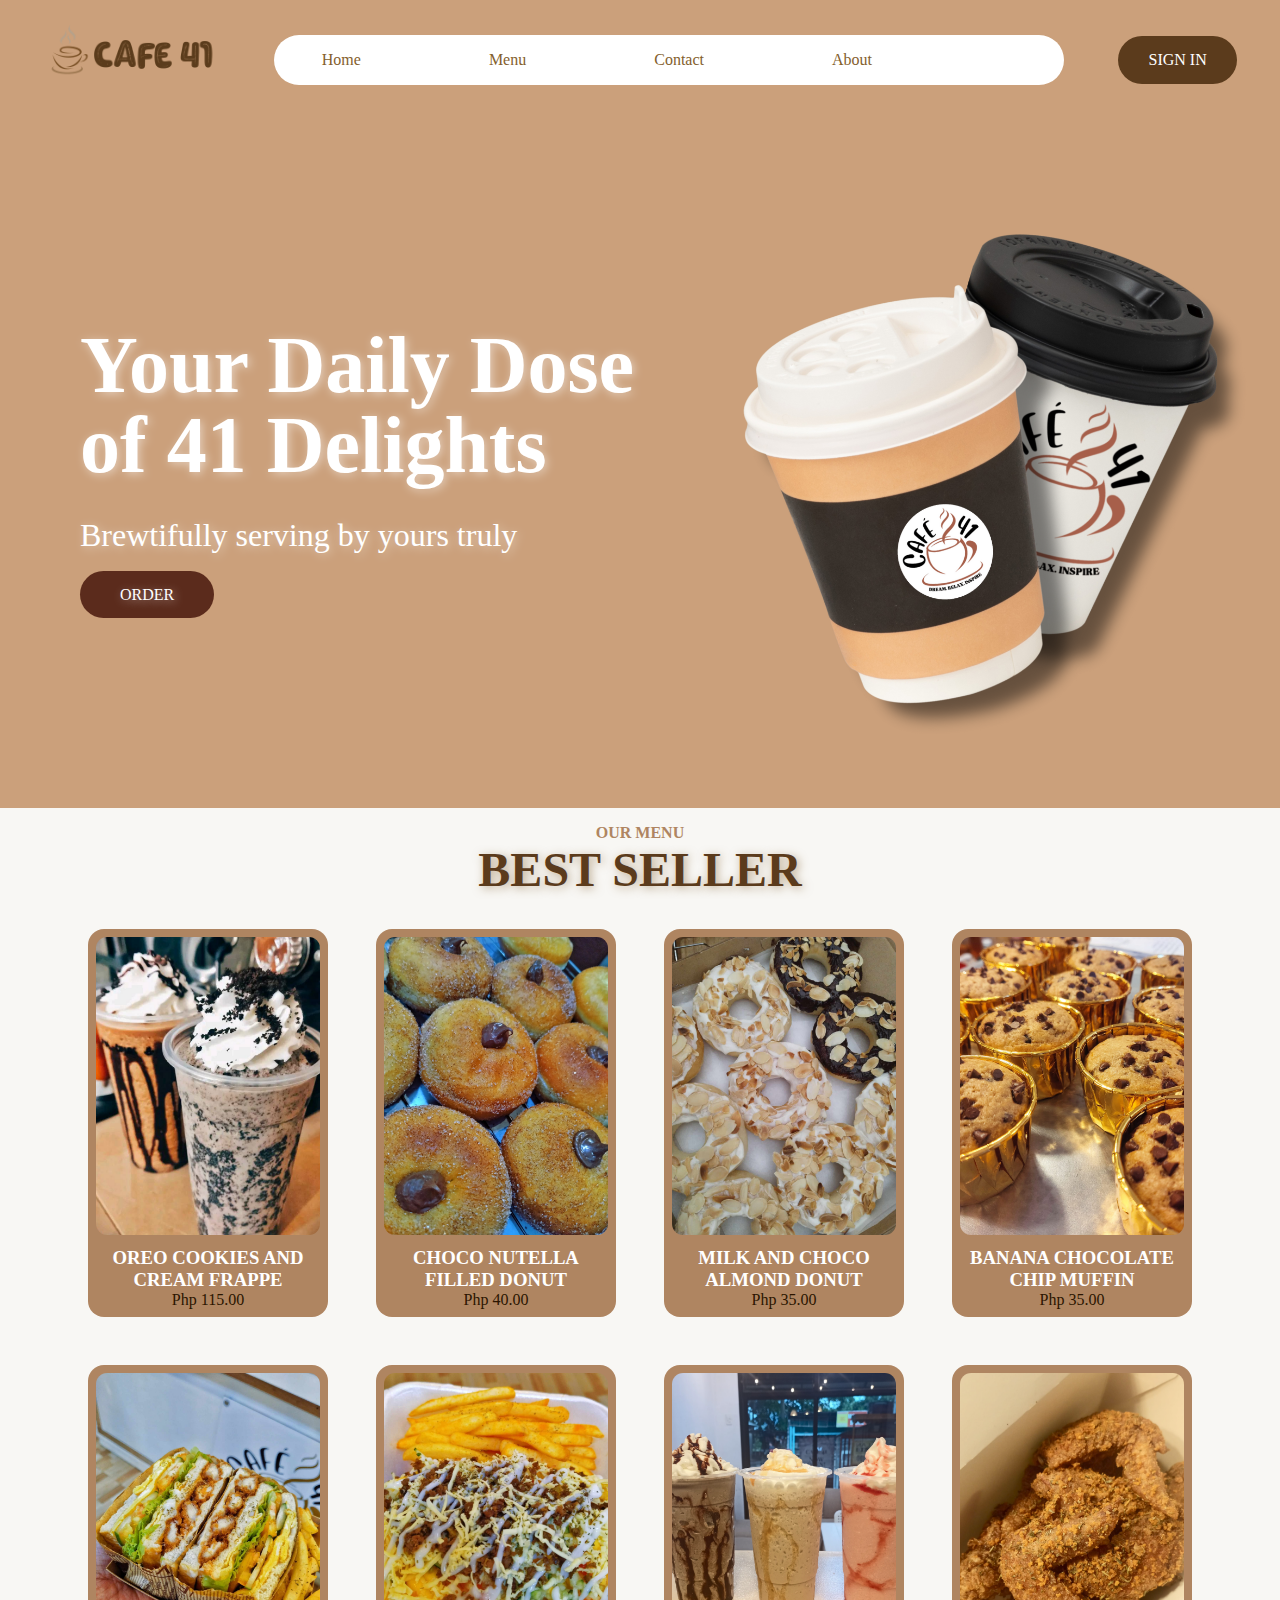
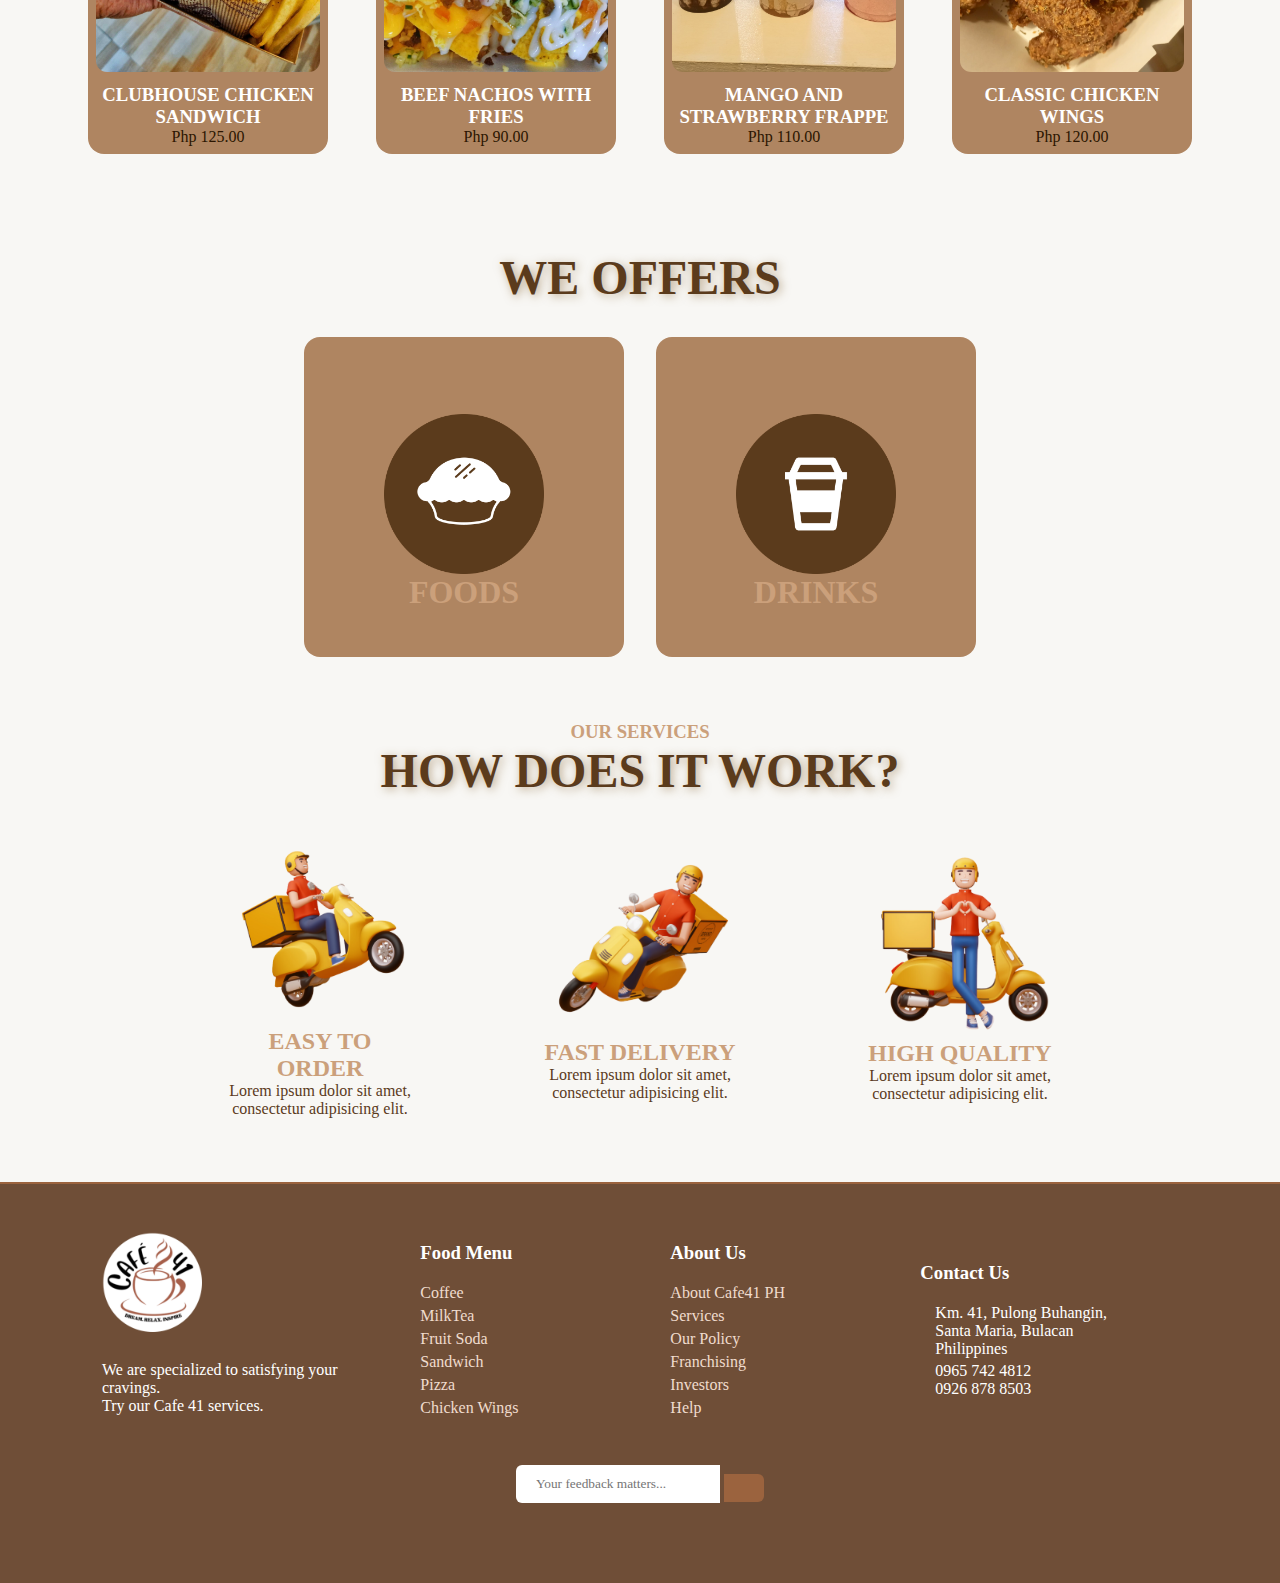
==== index.html @ 8d8f1c16 "Your commit message" ====
<!DOCTYPE html>
<html lang="en">
<head>
    <meta charset="UTF-8">
    <meta name="viewport" content="width=device-width, initial-scale=1.0">
    <title>CAFE41</title>
    <link rel="stylesheet" href="nav.css">
    <link rel="stylesheet" href="first.css">
    <link rel="stylesheet" href="second.css">
    <link rel="stylesheet" href="third.css">
    <link rel="stylesheet" href="fourth.css">
    <link rel="stylesheet" href="footer.css">
    <link rel="stylesheet" href="https://cdnjs.cloudflare.com/ajax/libs/font-awesome/6.5.2/css/all.min.css" integrity="sha384-PPIZEGYM1v8zp5Py7UjFb79S58UeqCL9pYVnVPURKEqvioPROaVAJKKLzvH2rDnI" crossorigin="anonymous" referrerpolicy="no-referrer">
    <meta charset="UTF-8">
    
</head>
<body>
  <header>

    <div class="navbar">
      <img src="images/main-logo.png" class="main-logo">
     
       <div class="links">
         <a href="index.html">Home</a>
         <a href="#menu">Menu <i class="ri-arrow-drop-down-fill"></i></a>
         <a href="#contacts">Contact</a>
         <a href="#useful-links">About</a>
         <i class="fas fa-user"></i>
     
       </div>
     
       <a href="" class="sign-in">SIGN IN</a>
     
     </div>
     
</header>     

<div class="first-layer">
  <div class="tagline">
    <h1>
      Your Daily Dose of 41 Delights
    </h1>
    <p>
      Brewtifully serving by yours truly
    </p>
    <div class="button">
      <a href="">ORDER </a>
    </div>
  </div>
  <img src="images/1.png" class="cafe-tag">

</div>

<div class="best-seller">
  <h3 class="best-menu">OUR MENU</h3>
<h1 class="best"> BEST SELLER</h1>
 <div class="card">
  <div class="cardimage">
    <img src="images/Best seller/one.png" alt="">
    <h3>OREO COOKIES AND CREAM FRAPPE</h3>
      <p>
        Php 115.00  
      </p>
  </div>

  <div class="cardimage">
    <img src="images/Best seller/two.png"  alt="">
    <h3>CHOCO NUTELLA FILLED DONUT</h3>
    <p>
      Php 40.00  
    </p>
  </div>

  <div class="cardimage">
    <img src="images/Best seller/three.png" alt="">
    <h3>MILK AND CHOCO ALMOND DONUT</h3>
    <p>
      Php 35.00  
    </p>
  </div>

  <div class="cardimage">
    <img src="images/Best seller/four.png" alt="">
    <h3>BANANA CHOCOLATE CHIP MUFFIN</h3>
    <p>
      Php 35.00  
    </p>
  </div>

  <div class="cardimage">
    <img src="images/Best seller/five.png" alt="">
    <h3>CLUBHOUSE CHICKEN SANDWICH</h3>
      <p>
        Php 125.00  
      </p>
  </div>

  <div class="cardimage">
    <img src="images/Best seller/six.png" alt="">
    <h3>BEEF NACHOS WITH FRIES</h3>
    <p>
       Php 90.00  
    </p>
  </div>

  <div class="cardimage">
    <img src="images/Best seller/seven.png" alt="">
    <h3>MANGO AND STRAWBERRY FRAPPE</h3>
    <p>
      Php 110.00  
    </p>
  </div>

  <div class="cardimage">
    <img src="images/Best seller/eight.png" alt="">
    <h3>CLASSIC CHICKEN WINGS</h3>
    <p>
      Php 120.00  
    </p>
  </div>
</div>
</div>

<div class="fullmenu" id="menu">
  <h1 class="menu">WE OFFERS</h1>
  <div class="container">
    <div class="box">
        <img src="/images/Best seller/food.png" alt="">
      <h1 class="label">FOODS</h1>
        <div class="hovereffect">
      <a href="menu.html" class="btn">EXPLORE NOW</a>
        </div>
      </div>
      
      
      <div class="box">
        <img src="images/Best seller/drinks.png" alt="">
        <h1 class="label">DRINKS</h1>
          <div class="hovereffect">
        <a href="menu.html" class="btn">EXPLORE NOW</a>
          </div>
        </div>
  </div>
</div>

<div class="services" id="service">
  <h3 class="service-sub">OUR SERVICES</h3>
  <h1 class="service-title">HOW DOES IT WORK?</h1>
  <div class="services-card">
    <div class="service-box">
      <img src="images/services/easytoorder 1.png" alt="">
      <h2>EASY TO ORDER</h2>
      <p class="parag">
        Lorem ipsum dolor sit amet, consectetur adipisicing elit. 
      </p>
    </div>

    <div class="service-box">
      <img src="images/services/fastdelivery 1.png" alt="">
      <h2>FAST DELIVERY</h2>
      <p class="parag">
        Lorem ipsum dolor sit amet, consectetur adipisicing elit. 
      </p>
    </div>

    <div class="service-box">
      <img src="images/services/bestquality 1.png" alt="">
      <h2>HIGH QUALITY</h2>
      <p class="parag">
        Lorem ipsum dolor sit amet, consectetur adipisicing elit. 
      </p>
    </div>
  </div>
  
</div>

<footer>
  <div class="container-footer">
      <div class="row">
            <div class="col" id="company">
                <img src="/images/logo.png" alt="" class="logo">
                <p>
                  We are specialized to satisfying your cravings.
                  <br>Try our Cafe 41 services. <br></p>
                <div class="social">
                  <a href="https://www.facebook.com/cafe41ph"><i class="fa-brands fa-facebook"></i></a>
                  <a href="https://www.instagram.com/cafe41ph/?hl=en"><i class="fa-brands fa-instagram"></i></a>
                </div>
            </div>


            <div class="col" id="services">
               <h3>Food Menu</h3>
               <div class="links-footer">
                  <a class="footer-content" href="#">Coffee</a>
                  <a class="footer-content" href="#">MilkTea</a>
                  <a class="footer-content" href="#">Fruit Soda</a>
                  <a class="footer-content" href="#">Sandwich</a>
                  <a class="footer-content" href="#">Pizza</a>
                  <a class="footer-content" href="#">Chicken Wings</a>

               </div>
            </div>

            <div class="col" id="useful-links">
               <h3>About Us</h3>
               <div class="links-footer">
                  <a class="footer-content" href="#">About Cafe41 PH</a>
                  <a class="footer-content" href="#service">Services</a>
                  <a class="footer-content" href="#">Our Policy</a>
                  <a class="footer-content" href="#">Franchising</a>
                  <a class="footer-content" href="#">Investors</a>
                  <a class="footer-content" href="#">Help</a>
               </div>
            </div>

            <div class="col" id="contacts">
                <h3>Contact Us</h3>
                <div class="contact-details">
                  <i class="fa-solid fa-location-crosshairs"></i>
                   <p>Km. 41, Pulong Buhangin, <br> Santa Maria, Bulacan
                  <br>Philippines</p>
                </div>
                <div class="contact-details">
                   <i class="fa fa-phone"></i>
                   <p>0965 742 4812 <br>0926 878 8503</p>

                </div>
            </div>
      </div>

      <div class="row">
            <div class="form">
              <form action="">
                  <input type="text" placeholder="Your feedback matters...">
                  <button><i class="fa-solid fa-paper-plane"></i></button>
              </form>
            </div>
      </div>

  </div>
</footer>

</body>
</html>
---- nav.css ----
*{
    margin: 0;
    padding: 0;
    box-sizing: border-box;
}

@font-face {
    font-family: Sunny;
    src: url(fonts/Sunny\ Spells\ Basic.ttf);
}

.main-logo
{
    width: 11em;
}

.navbar {
    display: flex;
    align-items: center;
    justify-content: space-around;
    overflow: hidden;
    background-color: #CBA07B;
    padding: 1em;
    text-align: center; 
}

.fa-user, .arrow{
    color: rgb(132, 96, 45) ;
  width: 1em;
  height: 1em;
}

.links{
  display: flex;
  gap: 8em;
  background-color: #fff;
  width: fit-content;
  padding: 1em 3em;
  border-radius: 2em;
  align-items: center;

}

.links a{
  text-decoration: none;
  font-family: Poppins;
  color: rgb(132, 96, 45) ;
}

.dish-icon{
  width: 5em;
}

.sign-in{
  font-family: Poppins;
  text-decoration: none;
  background:  #5B3B1C;
  color: white;
  padding: 15px 30px;
  border-radius: 100em;
  flex-wrap: wrap;
}
---- first.css ----
.first-layer{
    overflow: hidden;
    display: flex;
    justify-content: space-around;
    align-items: center;
    background-color: #CBA07B;
    background-position: center;
    padding: 4em 0em;
}

.tagline{
    font-family: Poppins;
    color: white;
    margin-left: 5em;
    display: flex;
    text-shadow: 2px 2px 10px rgba(255, 255, 255, 0.5);
    flex-direction: column;
    justify-content: center;
    align-items: start;
}
.tagline h1{
    font-size: 5em;
    line-height: 1em;
    max-width: 10em;
}

.tagline p{
    font-size: 2em;
    margin-top: 1em;
    margin-bottom: 1em;
}

.cafe-tag{
    width: 35em;
}

.button a{  
    background-color: #5B2B1C;
    border-radius: 109em;
    text-decoration: none;
    font-family: Poppins;
    padding: 15px 40px;
    color: white;
    text-decoration: none;
}

.carousel{
    height: 100em;
    background-color: #b4b4b4;
    z-index: 9999;
}

/*Tablet*/
@media (width < 1024px) {
    .cafe-tag{
        width: 25em;
    }

    .tagline h1{
        font-size: 3em;
        line-height: 1em;
        max-width: 10em;
    }

    .tagline p{
        font-size: 1em;
        margin-top: 1em;
        margin-bottom: 1em;
    }

    .button a{  
        font-size: .6em;
        padding: 15px 30px;
    }

   
}

/*Cellphone*/
@media (width < 599px) {
    .cafe-tag{
        width: 10em;
    }

    .tagline h1{
        font-size: 2em;
        line-height: 1.1em;
        max-width: 10em;
    }

    .tagline p{
        font-size: .5em;
        margin-top: 1em;
        margin-bottom: 1em;
    }

    .button a{  
        font-size: .47em;
        padding: 5px 14px;
    }
    }
---- second.css ----
.best-seller{
    background-color: #F8F7F4;
    display: flex;
    justify-content: center;
    flex-direction: column;
    align-items: center;
    padding-bottom: 4em;
}

.best-menu {
    margin-top: 1em;
    font-family: Poppins;
    font-size: 1em;
    color: #AF8561;
}

.best{
    font-family: Poppins ;
    color: #5B3B1C;
    text-align: center;
    font-size: 3em;
    text-shadow: 2px 2px 10px rgba(132, 96, 45, .5);
}

.card{
    margin-top: 2em;
    display: flex;
    flex-wrap: wrap;
    justify-content: center;
    align-items: center;
    gap: 3em;
    max-width: 80em;  
}

.cardimage{
    font-family: Poppins;
    text-align: center;
    justify-content: center;
    background-color: #AF8561;
    padding: .5em;
    border-radius: 1em;
    width: 15em;
    color: white;
}

.cardimage p{
    font-family: Poppins;
    color: #2b1500;
    
}

.cardimage img{
    width: 100%;
    height: auto;
    margin-bottom: .5em;
    border-radius: .7em;
}
---- third.css ----
.fullmenu {
    padding: 2em;
    background-color: #F8F7F4;
    font-family: Poppins;
    text-align: center;
    flex-direction: column;
    display: flex; 
    padding-bottom: 4em;
}

.menu{
    color: #5B3B1C;
    font-size: 3em;
    text-shadow: 2px 2px 10px rgba(132, 96, 45, .5);   
}



.label {
    color: #CBA07B;
}

.container{
    margin-top: 2em;
    display: flex;
    gap: 2em;
    align-items: center;
    justify-content: center;
    flex-wrap: wrap;
    }
    
 .con-image{
    width: 30em;
 }   
.box {
    border-radius: 1em;
    width: 20em;
    height: 20em;
    background-color: #AF8561;
    position: relative;
    overflow: hidden;
    display: flex;
    align-items: center;
    justify-content: center;
    flex-direction: column;
    padding-top: 2em;
}
    
.hovereffect {  
    position: absolute;
    width: 20em;
    height: 20em;
    color: #5B3B1C;
    color: #5B3B1C;
    background-color: #5B3B1C;
    opacity: 0;
    top: -100px;
    transition: top 0.5s, opacity 0.5s;
    display: flex;
    align-items: center;
    justify-content: center;
    }
    
.box:hover .hovereffect {
    opacity: 1;
    top: 0;
}

.btn {
  padding: 1em;
  background-color: white;
  text-align: none;
  border-radius: 3em;
  text-decoration: none;
  font-family: Poppins;
  color: #5B3B1C;
}

.box img {
  width: 50%;
  height: auto;
}
---- fourth.css ----
.services{
    background-color: #F8F7F4;
    flex-direction: column;
    display: flex;
    align-items: center;
    text-align: center;
    padding-bottom: 4em;
}



.service-sub{
    font-family: Poppins;
    color: #CBA07B;
}

.service-title{
    color: #5B3B1C;
    font-size: 3em;
    text-shadow: 2px 2px 10px rgba(132, 96, 45, .5);
    font-family: Poppins;
}

.services-card{
    margin-top: 2em;
    display: flex;
    flex-wrap: wrap;
    justify-content: center;
    align-items: center;
    gap: 8em;
    max-width: 80em;  
    font-family: Poppins;
    color: #CBA07B;
}

.parag{
    color: #5B3B1C;
}


.service-box{
    display: flex;
    width: 12em;
    flex-direction: column;
}
---- footer.css ----
footer{
    background-color: #6f4e37;
    position: relative;
    width: 100%;
    min-height: 350px;
    padding: 3rem 1rem;
    border-top: 2px solid rgb(155, 99, 62);
  }
  
  .container-footer {
   max-width: 1140px;
   margin: 0 auto;
   display: flex;
   justify-content: center;
   align-items: center;
   flex-direction: column;
  }
  
  .row{
   display: flex;
   justify-content: space-between;
   align-items: center;
  }
  
  .col{
   min-width: 250px;
   color:rgb(255, 255, 255);
   font-family: poppins;
   padding:0 2rem;
  }
  .col .logo{
   width: 100px;
   margin-bottom:25px;
  }
  .col h3{
   color:rgb(255, 255, 255);
   margin-bottom: 20px;
   position: relative;
   cursor: pointer;
  }


  .col h3::after, .footer-content::after{
   content: '';
   height:3px;
   width: 0px;
   background-color: rgb(255, 255, 255);
   position: absolute;
   bottom: 0;
   left:0;
   transition: 0.3s ease;
  
  }
  .col h3:hover::after{
   width:50px
  }



  .col .social a i{
   color:rgb(237, 199, 157);
   margin-top:1rem;
   margin-right: 10px;
   transition: 0.3s ease;
  }
  .col .social a i:hover{
   transform: scale(1.5);
   color:  rgb(255, 255, 255);
  }
  .footer-content{
   display: block;
   text-decoration: none;
   color:rgb(240, 220, 206);
   margin-bottom: 5px;
   position: relative;
   transition: 0.3s ease;
  }

.footer-content::before{
   content:'';
   height: 0;
   width:3px;
   position: absolute;
   bottom:5px;
   left:-10px;
   background-color: rgb(255, 255, 255);
   transition:opacity 0.5s ease, height .3s ease;
   opacity: 0;
  }
  .footer-content:hover::before{
   opacity: 1;
   height: 16px;
  }
  .col .links a:hover{
   transform: translateX(-8px);
   color:rgb(247, 183, 142);
  }
  .col .contact-details{
   display: inline-flex;
   justify-content: space-between;
  }
  .col .contact-details i{
   margin-right:15px;
   margin-top: 22px;
  }
  .row .form{
   display: flex;
   justify-content: center;
   align-items: center;
   padding:2rem 0;
  }
  .row .form input{
   background-color: rgb(255, 255, 255);
   border:0;
   outline:none;
   padding:11px 20px;
   border-radius: 6px;
   border-top-right-radius: 0;
   border-bottom-right-radius: 0;
   font-family: Poppins;
  }
  .form button{
   padding:14px 20px;
   border:0;
   border-radius: 6px;
   border-top-left-radius: 0;
   border-bottom-left-radius: 0;
   background-color: rgb(155, 99, 62);
  }
  
  @media (max-width: 768px) {
    .footer {
        background-color: #6f4e37;
        color: white;
        padding: 10px 0;
        position: fixed;
        bottom: 0;
        width: 100%;
        text-align: center;
      }

      .row{
        flex-direction: column;
      }

      .col{
        width: 100%;
        text-align: left;
        margin-bottom: 25px;
      }

      .form-popup{
        margin-top: 200px;
        width: 95%;
      }

      .form-box .form-details{
        display: none;
      } 

      .form-box .form-content{
        padding: 30px 20px;
      }
  }
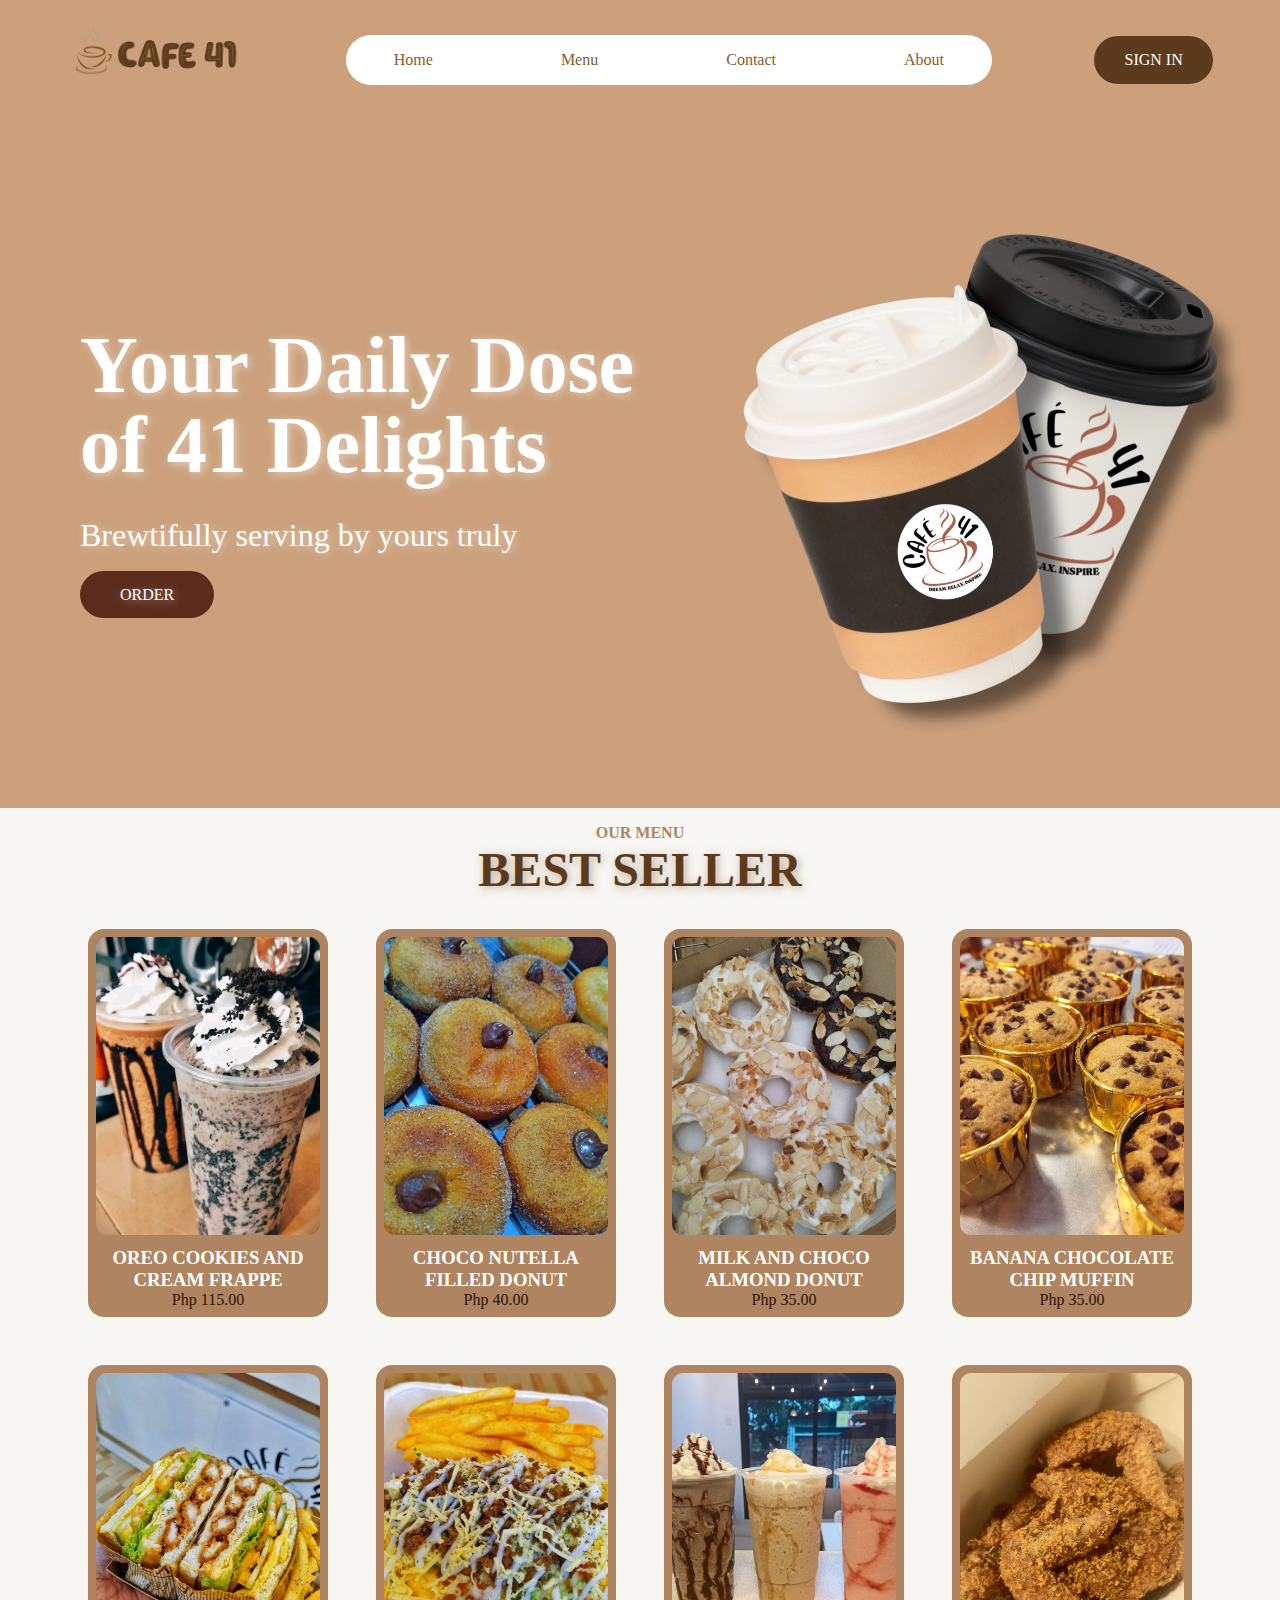
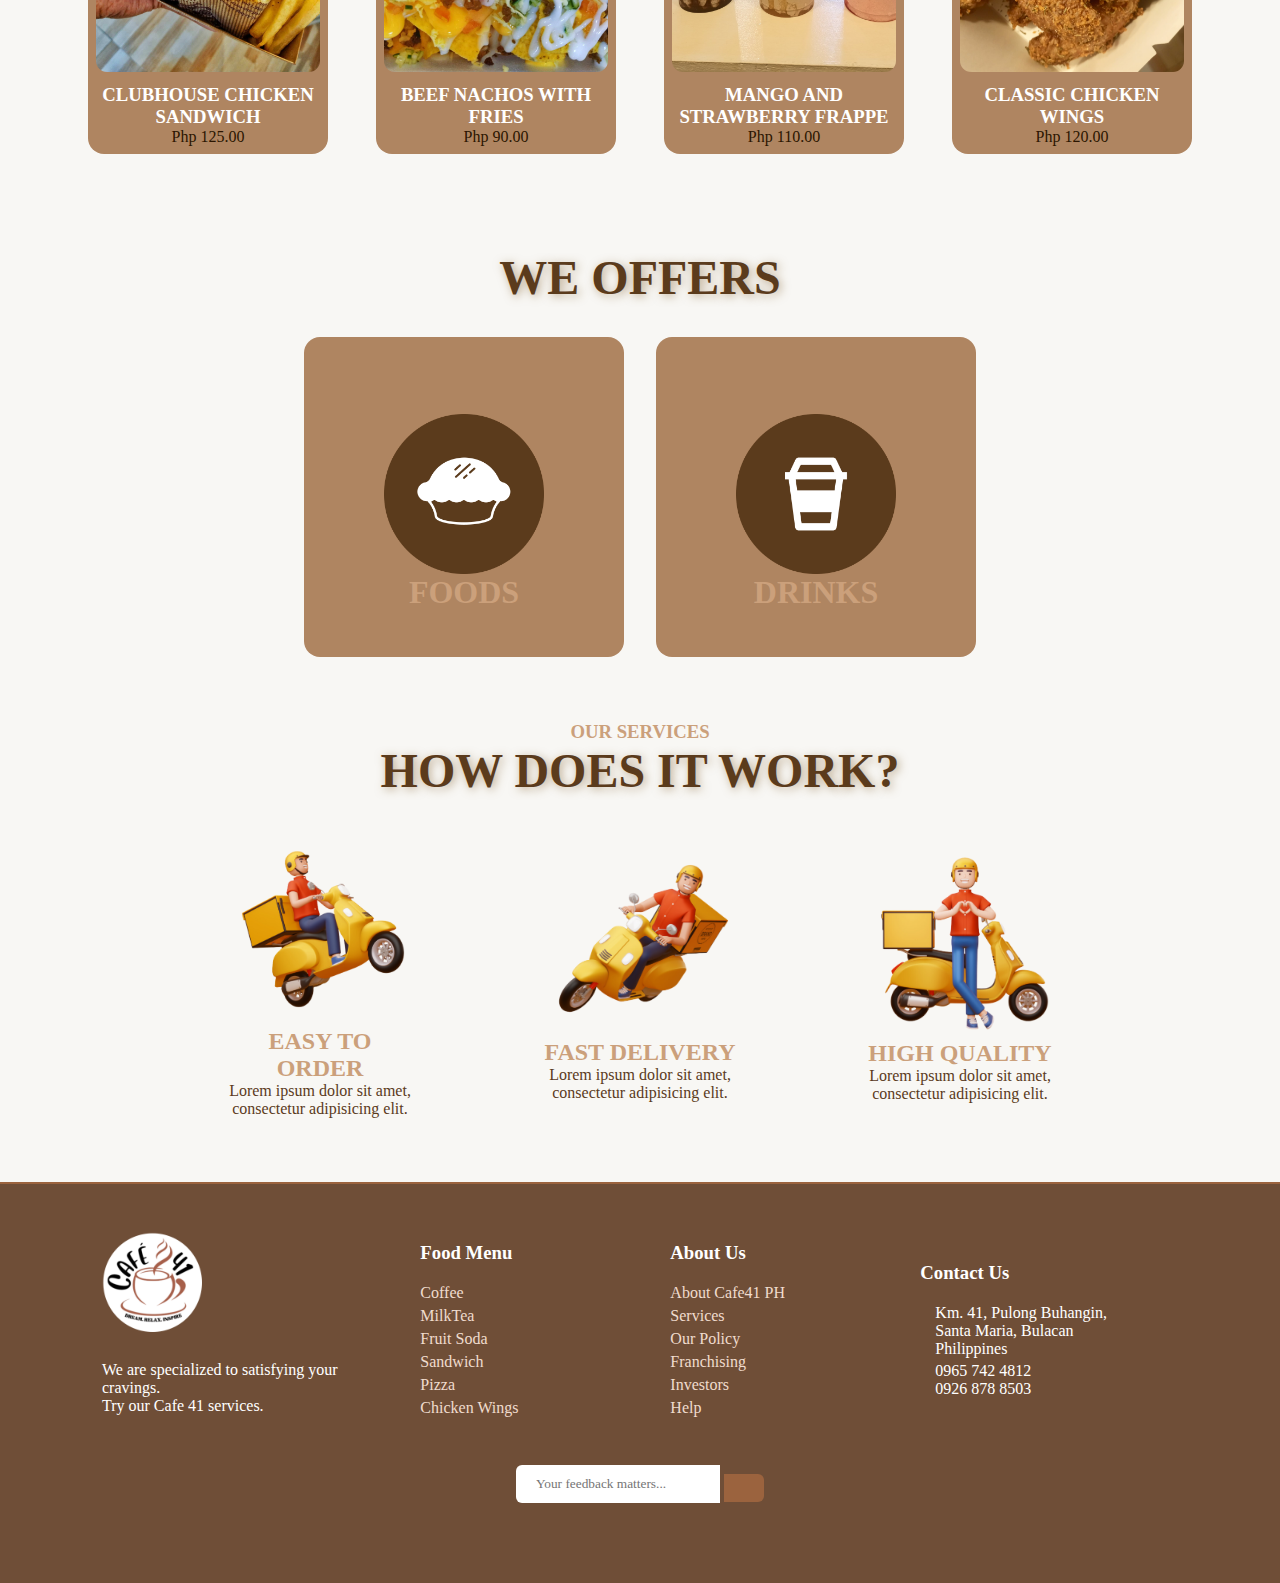
==== commit 7f66b6fb: "commit" ====
--- a/index.html
+++ b/index.html
@@ -25,7 +25,6 @@
          <a href="#menu">Menu <i class="ri-arrow-drop-down-fill"></i></a>
          <a href="#contacts">Contact</a>
          <a href="#useful-links">About</a>
-         <i class="fas fa-user"></i>
      
        </div>
      
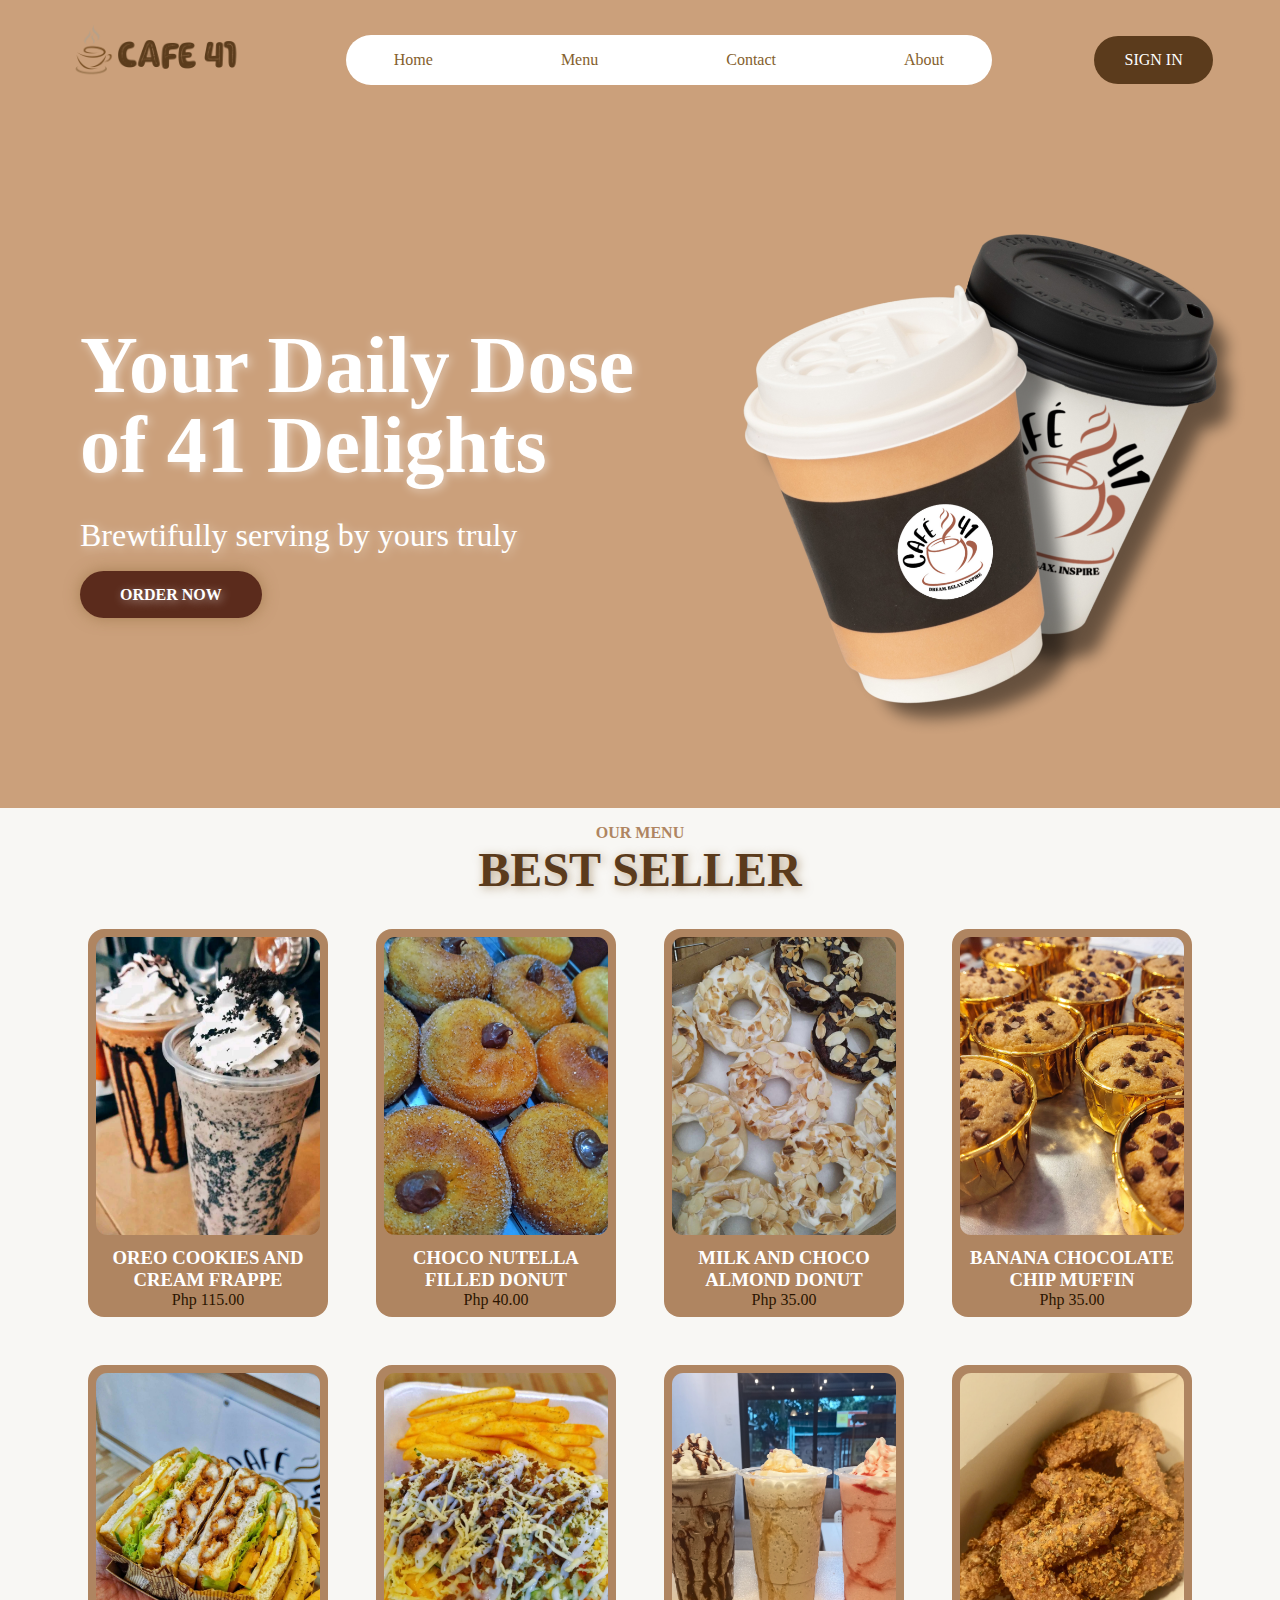
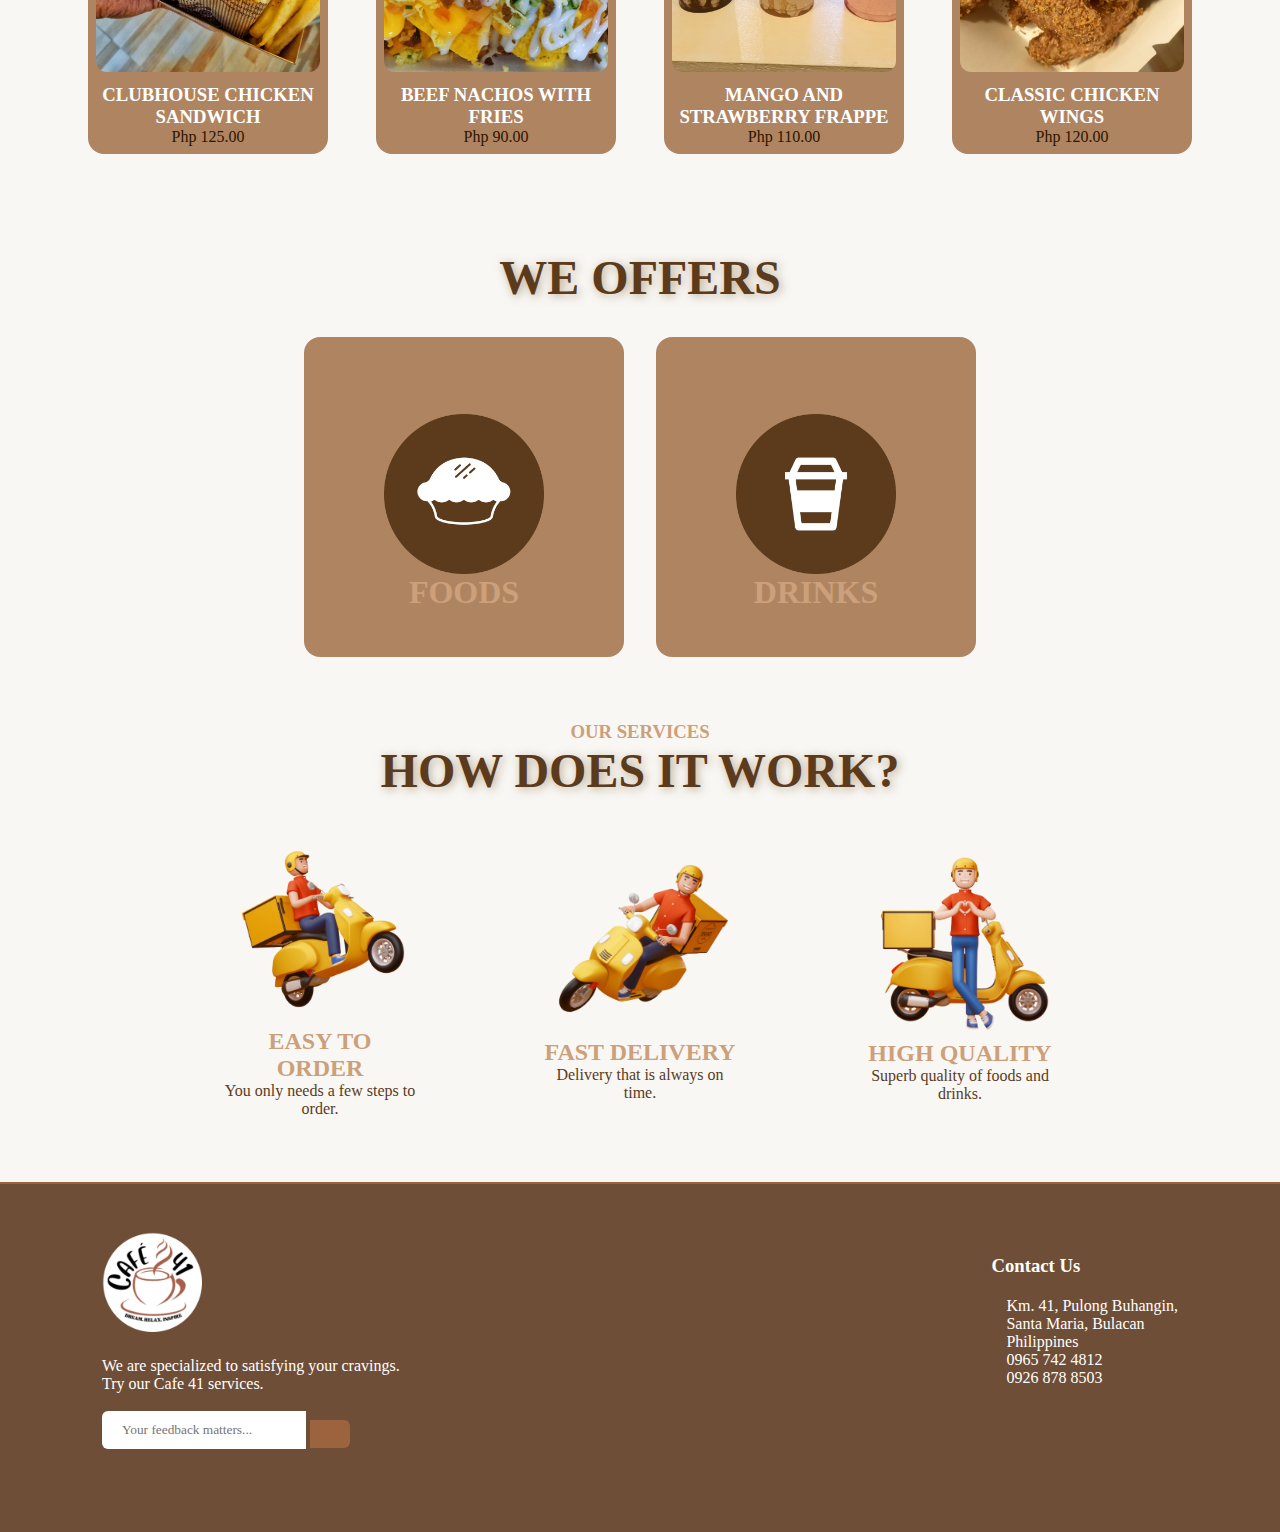
==== commit 8c773f43: "first commit" ====
--- a/index.html
+++ b/index.html
@@ -21,10 +21,10 @@
       <img src="images/main-logo.png" class="main-logo">
      
        <div class="links">
-         <a href="index.html">Home</a>
+         <a href="#home">Home</a>
          <a href="#menu">Menu <i class="ri-arrow-drop-down-fill"></i></a>
-         <a href="#contacts">Contact</a>
-         <a href="#useful-links">About</a>
+         <a href="#contact">Contact</a>
+         <a href="" id="useful-links">About</a>
      
        </div>
      
@@ -34,7 +34,7 @@
      
 </header>     
 
-<div class="first-layer">
+<div class="first-layer" id="home">
   <div class="tagline">
     <h1>
       Your Daily Dose of 41 Delights
@@ -43,7 +43,7 @@
       Brewtifully serving by yours truly
     </p>
     <div class="button">
-      <a href="">ORDER </a>
+      <a href="menu.html">ORDER NOW</a>
     </div>
   </div>
   <img src="images/1.png" class="cafe-tag">
@@ -150,7 +150,7 @@
       <img src="images/services/easytoorder 1.png" alt="">
       <h2>EASY TO ORDER</h2>
       <p class="parag">
-        Lorem ipsum dolor sit amet, consectetur adipisicing elit. 
+        You only needs a few steps to order. 
       </p>
     </div>
 
@@ -158,7 +158,7 @@
       <img src="images/services/fastdelivery 1.png" alt="">
       <h2>FAST DELIVERY</h2>
       <p class="parag">
-        Lorem ipsum dolor sit amet, consectetur adipisicing elit. 
+        Delivery that is always on time. 
       </p>
     </div>
 
@@ -166,11 +166,14 @@
       <img src="images/services/bestquality 1.png" alt="">
       <h2>HIGH QUALITY</h2>
       <p class="parag">
-        Lorem ipsum dolor sit amet, consectetur adipisicing elit. 
-      </p>
-    </div>
-  </div>
-  
+        Superb quality of foods and drinks. 
+      </p>
+    </div>
+  </div> 
+</div>
+
+<div class="about-us">
+
 </div>
 
 <footer>
@@ -187,33 +190,7 @@
                 </div>
             </div>
 
-
-            <div class="col" id="services">
-               <h3>Food Menu</h3>
-               <div class="links-footer">
-                  <a class="footer-content" href="#">Coffee</a>
-                  <a class="footer-content" href="#">MilkTea</a>
-                  <a class="footer-content" href="#">Fruit Soda</a>
-                  <a class="footer-content" href="#">Sandwich</a>
-                  <a class="footer-content" href="#">Pizza</a>
-                  <a class="footer-content" href="#">Chicken Wings</a>
-
-               </div>
-            </div>
-
-            <div class="col" id="useful-links">
-               <h3>About Us</h3>
-               <div class="links-footer">
-                  <a class="footer-content" href="#">About Cafe41 PH</a>
-                  <a class="footer-content" href="#service">Services</a>
-                  <a class="footer-content" href="#">Our Policy</a>
-                  <a class="footer-content" href="#">Franchising</a>
-                  <a class="footer-content" href="#">Investors</a>
-                  <a class="footer-content" href="#">Help</a>
-               </div>
-            </div>
-
-            <div class="col" id="contacts">
+            <div class="col" id="contact">
                 <h3>Contact Us</h3>
                 <div class="contact-details">
                   <i class="fa-solid fa-location-crosshairs"></i>
--- a/nav.css
+++ b/nav.css
@@ -38,13 +38,28 @@
   padding: 1em 3em;
   border-radius: 2em;
   align-items: center;
-
 }
 
 .links a{
   text-decoration: none;
   font-family: Poppins;
   color: rgb(132, 96, 45) ;
+  position: relative;
+}
+
+.links a::after{
+  content: "";
+  position: absolute;
+  background-color: #5B3B1C;
+  width: 0;
+  height: 2px;
+  bottom: 0;
+  left: 0;
+  transition: width .3s;
+}
+
+.links a:hover::after{ 
+  width: 100%;
 }
 
 .dish-icon{
--- a/first.css
+++ b/first.css
@@ -36,12 +36,22 @@
 
 .button a{  
     background-color: #5B2B1C;
+    box-shadow: 0 0 15px rgba(132, 96, 45, .5);
     border-radius: 109em;
     text-decoration: none;
     font-family: Poppins;
     padding: 15px 40px;
     color: white;
     text-decoration: none;
+    transition: box-shadow .3s;
+    font-weight: bold;
+}
+
+
+.button a:hover{
+    background-color: #CBA07B;
+    box-shadow: 0 0 10px rgb(255, 255, 255);
+    color: #5B2B1C;
 }
 
 .carousel{
@@ -79,7 +89,7 @@
 /*Cellphone*/
 @media (width < 599px) {
     .cafe-tag{
-        width: 10em;
+        width: 8em;
     }
 
     .tagline h1{
--- a/second.css
+++ b/second.css
@@ -41,8 +41,19 @@
     border-radius: 1em;
     width: 15em;
     color: white;
+    transition: background-color .3s, box-shadow .3s ease;
 }
 
+.cardimage:hover {
+    background-color: #f3e7d1;
+    box-shadow: 10px 10px 0px rgba(132, 96, 45, .5);
+    color: #5B3B1C;
+}
+
+.fa-solid:hover{
+    color: #AF8561;
+    text-shadow:  rgba(245, 242, 237, 0.5);
+}
 .cardimage p{
     font-family: Poppins;
     color: #2b1500;
@@ -54,4 +65,71 @@
     height: auto;
     margin-bottom: .5em;
     border-radius: .7em;
-}+}
+
+@media (width < 1024px) {
+    .cardimage{
+        border-radius: .8em;
+        width: 10em;
+    }
+
+    .cardimage h3{
+        font-size: 13px;
+    }
+
+    .cardimage p{
+        font-size: 8px;
+    }
+    
+    .best{
+        font-size: 2.5em;
+    }
+
+    .best-menu {
+        font-size: 1em;
+    }
+
+}
+
+@media (width < 599px) {
+    .best-seller {
+        padding-bottom: .5em;
+    }
+    .card{
+        gap: 1.3em;
+        margin-top: .8em;
+    }
+    
+    .cardimage{
+        border-radius: .1em;
+        width: 6em;
+        padding: .1em;
+    }
+
+    .cardimage h3{
+        font-size: 5px;
+    }
+
+    .cardimage p{
+        font-size: 3px;
+    }
+
+    .cardimage img{
+        margin-bottom: .2em;
+        border-radius: 2px;
+    }
+
+    .best{
+        font-size: 1em;
+    }
+
+    .best-menu {
+        font-size: .5em;
+    }
+
+    .cardimage:hover {
+        background-color: #f3e7d1;
+        box-shadow: 3px 3px 0px rgba(132, 96, 45, .5);
+    }
+
+}
--- a/third.css
+++ b/third.css
@@ -14,8 +14,6 @@
     text-shadow: 2px 2px 10px rgba(132, 96, 45, .5);   
 }
 
-
-
 .label {
     color: #CBA07B;
 }
@@ -31,7 +29,8 @@
     
  .con-image{
     width: 30em;
- }   
+ }  
+  
 .box {
     border-radius: 1em;
     width: 20em;
@@ -74,9 +73,86 @@
   text-decoration: none;
   font-family: Poppins;
   color: #5B3B1C;
+  font-weight: bold;
+}
+
+.btn:hover {
+    color: white;
+    box-shadow: 0 0 20px rgb(255, 255, 255);
+    background-color: #5B3B1C;
 }
 
 .box img {
   width: 50%;
   height: auto;
+}
+
+@media (width < 1024px) {
+    .box {
+        border-radius: 1em;
+        width: 15em;
+        height: 15em;
+    }
+
+    .box img {
+        width: 40%;
+        height: auto;
+    }
+
+    .label {
+        font-size: 2em;
+    }
+
+    .menu{
+        font-size: 2.5em;
+    }
+
+    .btn {
+        padding: 1em;
+        font-size: 15px;
+    }
+
+    .hovereffect {  
+        width: 15em;
+        height: 15em;
+    }
+}
+
+@media (width < 599px) {
+    .fullmenu{
+        padding-bottom: 1.5em;
+    }
+    .box {
+        border-radius: .5em;
+        width: 9em;
+        height: 9em;
+    }
+
+    .box img {
+        width:35%;
+        height: auto;
+    }
+
+    .label {
+        font-size: 1em;
+    }
+
+    .menu{
+        font-size: 1em;
+    }
+
+    .container {
+        margin-top: 1em;
+    }
+
+    .btn {
+        padding: .8em;
+        font-size: 8px;
+        font-weight: 5px;
+    }
+
+    .hovereffect {  
+        width: 9.5em;
+        height: 9.5em;
+    }
 }--- a/fourth.css
+++ b/fourth.css
@@ -6,8 +6,6 @@
     text-align: center;
     padding-bottom: 4em;
 }
-
-
 
 .service-sub{
     font-family: Poppins;
@@ -28,7 +26,7 @@
     justify-content: center;
     align-items: center;
     gap: 8em;
-    max-width: 80em;  
+    max-width: 70em;  
     font-family: Poppins;
     color: #CBA07B;
 }
@@ -37,9 +35,55 @@
     color: #5B3B1C;
 }
 
-
 .service-box{
     display: flex;
     width: 12em;
     flex-direction: column;
+    justify-content: center;
+}
+
+@media (width < 1024px) {
+    .service-box{
+        width: 9em;
+        font-size: 1em;
+    }
+
+    .service-title{
+        font-size: 2em;
+    }
+
+    .service-sub{
+        font-size: 1em;
+    }
+
+    .parag{
+        font-size: 15px;
+    }
+    .services-card{
+        gap: 5em;
+    }
+}
+
+@media (width < 599px) {
+    .service-box{
+        width: 9em;
+        font-size: .5em;
+    }
+
+    .service-title{
+        font-size: 1em;
+    }
+
+    .service-sub{
+        font-size: .5em;
+    }
+
+    .parag{
+        font-size: 9px;
+    }
+
+    .services-card{
+        margin-top: 1em;
+    }
+    
 }--- a/footer.css
+++ b/footer.css
@@ -11,7 +11,7 @@
    max-width: 1140px;
    margin: 0 auto;
    display: flex;
-   justify-content: center;
+   justify-content: space-between;
    align-items: center;
    flex-direction: column;
   }
@@ -20,14 +20,18 @@
    display: flex;
    justify-content: space-between;
    align-items: center;
-  }
+   width: 100%;
+  }  
   
   .col{
    min-width: 250px;
    color:rgb(255, 255, 255);
    font-family: poppins;
    padding:0 2rem;
+   flex-direction: column;
+   display: flex;
   }
+
   .col .logo{
    width: 100px;
    margin-bottom:25px;
@@ -54,8 +58,6 @@
   .col h3:hover::after{
    width:50px
   }
-
-
 
   .col .social a i{
    color:rgb(237, 199, 157);
@@ -97,7 +99,7 @@
   }
   .col .contact-details{
    display: inline-flex;
-   justify-content: space-between;
+   justify-content: flex-start;
   }
   .col .contact-details i{
    margin-right:15px;
@@ -107,7 +109,8 @@
    display: flex;
    justify-content: center;
    align-items: center;
-   padding:2rem 0;
+   padding:2 em 0;
+   margin-left: 2em;
   }
   .row .form input{
    background-color: rgb(255, 255, 255);
@@ -118,6 +121,7 @@
    border-top-right-radius: 0;
    border-bottom-right-radius: 0;
    font-family: Poppins;
+   
   }
   .form button{
    padding:14px 20px;
@@ -128,15 +132,10 @@
    background-color: rgb(155, 99, 62);
   }
   
-  @media (max-width: 768px) {
+  @media (width < 1024px) {
     .footer {
-        background-color: #6f4e37;
-        color: white;
         padding: 10px 0;
         position: fixed;
-        bottom: 0;
-        width: 100%;
-        text-align: center;
       }
 
       .row{
@@ -161,4 +160,26 @@
       .form-box .form-content{
         padding: 30px 20px;
       }
-  }  +
+      .contact-details{
+        font-size: 15px;
+      }
+
+      .col p{
+        font-size: 15px;
+      }
+  }  
+
+  @media (width < 599px ){
+    .contact-details{
+      font-size: 10px;
+    }
+
+    .col p{
+      font-size: 10px;
+    }
+
+    .col .logo{
+      width: 15%;
+    }
+  }